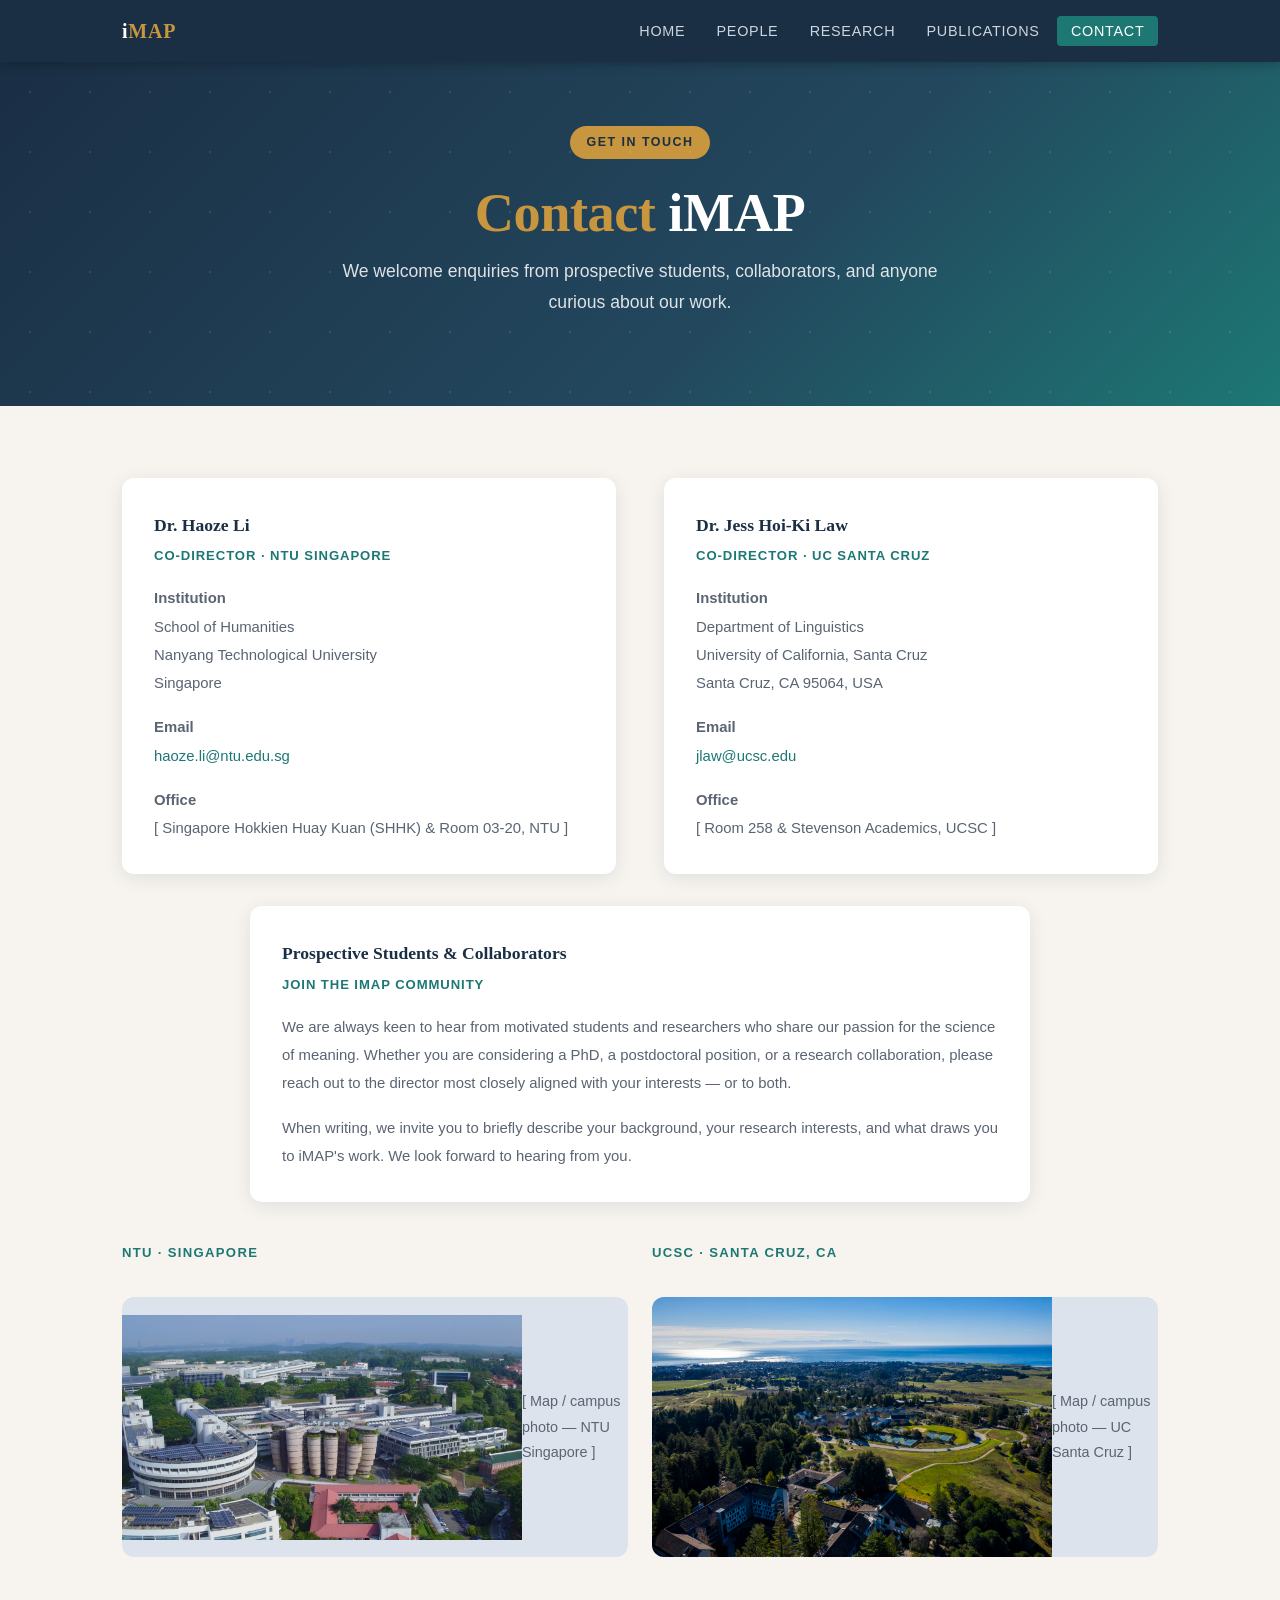
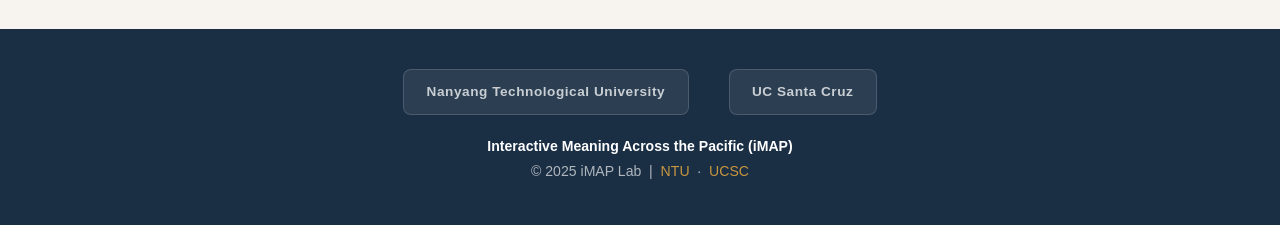
==== contact.html @ d37ec65a "Update contact.html" ====
<!DOCTYPE html>
<html lang="en">
<head>
  <meta charset="UTF-8" />
  <meta name="viewport" content="width=device-width, initial-scale=1.0" />
  <title>Contact — iMAP Lab</title>
  <link rel="stylesheet" href="style.css" />
</head>
<body>

<nav>
  <div class="nav-inner">
    <a href="index.html" class="nav-logo">i<span>MAP</span></a>
    <ul class="nav-links">
      <li><a href="index.html">Home</a></li>
      <li><a href="people.html">People</a></li>
      <li><a href="research.html">Research</a></li>
      <li><a href="publications.html">Publications</a></li>
      <li><a href="contact.html" class="active">Contact</a></li>
    </ul>
  </div>
</nav>

<header class="hero" style="padding: 4rem 2rem 3.5rem;">
  <div class="hero-badge">Get in Touch</div>
  <h1><em>Contact</em> iMAP</h1>
  <p class="subtitle">
    We welcome enquiries from prospective students, collaborators,
    and anyone curious about our work.
  </p>
</header>

<section class="section">

  <div class="contact-grid">

    <!-- Dr. Li -->
    <div class="contact-box">
      <h3>Dr. Haoze Li</h3>
      <div class="contact-role">Co-Director · NTU Singapore</div>
      <p>
        <strong>Institution</strong><br>
        School of Humanities<br>
        Nanyang Technological University<br>
        Singapore
      </p>
      <p style="margin-top:1rem;">
        <strong>Email</strong><br>
        <a href="mailto:haoze.li@ntu.edu.sg">haoze.li@ntu.edu.sg</a>
      </p>
      <p style="margin-top:1rem;">
        <strong>Office</strong><br>
        [ Singapore Hokkien Huay Kuan (SHHK) &amp; Room 03-20, NTU ]
      </p>
    </div>

    <!-- Dr. Law -->
    <div class="contact-box">
      <h3>Dr. Jess Hoi-Ki Law</h3>
      <div class="contact-role">Co-Director · UC Santa Cruz</div>
      <p>
        <strong>Institution</strong><br>
        Department of Linguistics<br>
        University of California, Santa Cruz<br>
        Santa Cruz, CA 95064, USA
      </p>
      <p style="margin-top:1rem;">
        <strong>Email</strong><br>
        <a href="mailto:jesslaw@ucsc.edu">jlaw@ucsc.edu</a>
      </p>
      <p style="margin-top:1rem;">
        <strong>Office</strong><br>
        [ Room 258 &amp; Stevenson Academics, UCSC ]
      </p>
    </div>

  </div>

  <!-- Prospective students -->
  <div class="contact-box" style="margin-top:2rem;max-width:780px;margin-left:auto;margin-right:auto;">
    <h3>Prospective Students &amp; Collaborators</h3>
    <div class="contact-role">Join the iMAP Community</div>
    <p>
      We are always keen to hear from motivated students and researchers who share our
      passion for the science of meaning. Whether you are considering a PhD, a
      postdoctoral position, or a research collaboration, please reach out to the
      director most closely aligned with your interests — or to both.
    </p>
    <p style="margin-top:1rem;">
      When writing, we invite you to briefly describe your background, your research
      interests, and what draws you to iMAP's work. We look forward to hearing from you.
    </p>
  </div>

  <!-- Location images placeholder -->
  <div style="display:grid;grid-template-columns:1fr 1fr;gap:1.5rem;margin-top:2.5rem;">
    <div>
      <p style="font-family:Arial,sans-serif;font-size:.82rem;font-weight:bold;letter-spacing:.1em;text-transform:uppercase;color:var(--teal);margin-bottom:.6rem;">NTU · Singapore</p>
      <div class="contact-map">
        <img src="images/ntu_campus.jpg" alt="NTU Singapore campus", style="width:400px;height:auto;">
        [ Map / campus photo — NTU Singapore ]
      </div>
    </div>
    <div>
      <p style="font-family:Arial,sans-serif;font-size:.82rem;font-weight:bold;letter-spacing:.1em;text-transform:uppercase;color:var(--teal);margin-bottom:.6rem;">UCSC · Santa Cruz, CA</p>
      <div class="contact-map">
        <img src="images/ucsc_campus.jpg" alt="NTU Singapore campus", style="width:400px;height:auto;">
        [ Map / campus photo — UC Santa Cruz ]
      </div>
    </div>
  </div>

</section>

<footer>
  <div class="footer-logos">
    <div class="footer-logo-box">Nanyang Technological University</div>
    <div class="footer-logo-box">UC Santa Cruz</div>
  </div>
  <p>
    <strong style="color:#fff;">Interactive Meaning Across the Pacific (iMAP)</strong><br>
    &copy; 2025 iMAP Lab &nbsp;|&nbsp;
    <a href="mailto:haoze.li@ntu.edu.sg">NTU</a> &nbsp;·&nbsp;
    <a href="mailto:jesslaw@ucsc.edu">UCSC</a>
  </p>
</footer>

</body>
</html>
---- style.css ----
/* iMAP Lab — Global Stylesheet */

:root {
  --navy:       #1a2e44;
  --teal:       #1d7874;
  --teal-light: #2da89e;
  --gold:       #c8963e;
  --cream:      #f7f4ef;
  --white:      #ffffff;
  --text:       #2c2c2c;
  --muted:      #5a6472;
  --border:     #dce3ec;
  --shadow:     0 4px 18px rgba(26,46,68,.10);
}

*, *::before, *::after { box-sizing: border-box; margin: 0; padding: 0; }

html { scroll-behavior: smooth; }

body {
  font-family: 'Georgia', serif;
  background: var(--cream);
  color: var(--text);
  line-height: 1.75;
}

/* ── NAV ─────────────────────────────────────────────────────────────── */
nav {
  background: var(--navy);
  position: sticky;
  top: 0;
  z-index: 100;
  box-shadow: 0 2px 10px rgba(0,0,0,.25);
}

.nav-inner {
  max-width: 1100px;
  margin: 0 auto;
  display: flex;
  align-items: center;
  justify-content: space-between;
  padding: 0 2rem;
  height: 62px;
}

.nav-logo {
  color: var(--white);
  text-decoration: none;
  font-size: 1.25rem;
  font-weight: bold;
  letter-spacing: .04em;
  font-family: 'Georgia', serif;
}

.nav-logo span { color: var(--gold); }

.nav-links {
  display: flex;
  gap: .25rem;
  list-style: none;
}

.nav-links a {
  color: #ccd6e0;
  text-decoration: none;
  font-family: 'Arial', sans-serif;
  font-size: .9rem;
  letter-spacing: .05em;
  text-transform: uppercase;
  padding: .45rem .85rem;
  border-radius: 4px;
  transition: background .2s, color .2s;
}

.nav-links a:hover,
.nav-links a.active {
  background: var(--teal);
  color: var(--white);
}

/* ── HERO ─────────────────────────────────────────────────────────────── */
.hero {
  background: linear-gradient(135deg, var(--navy) 0%, #23485e 60%, var(--teal) 100%);
  color: var(--white);
  text-align: center;
  padding: 6rem 2rem 5rem;
  position: relative;
  overflow: hidden;
}

.hero::before {
  content: '';
  position: absolute;
  inset: 0;
  background: url('data:image/svg+xml,<svg xmlns="http://www.w3.org/2000/svg" width="60" height="60"><circle cx="30" cy="30" r="1.2" fill="%23ffffff18"/></svg>') repeat;
  pointer-events: none;
}

.hero-badge {
  display: inline-block;
  background: var(--gold);
  color: var(--navy);
  font-family: 'Arial', sans-serif;
  font-size: .78rem;
  font-weight: bold;
  letter-spacing: .12em;
  text-transform: uppercase;
  padding: .35rem 1rem;
  border-radius: 20px;
  margin-bottom: 1.4rem;
}

.hero h1 {
  font-size: clamp(2rem, 5vw, 3.4rem);
  line-height: 1.2;
  margin-bottom: .6rem;
  letter-spacing: -.01em;
}

.hero h1 em {
  font-style: normal;
  color: var(--gold);
}

.hero .subtitle {
  font-size: 1.1rem;
  opacity: .85;
  max-width: 600px;
  margin: 0 auto 2rem;
  font-family: 'Arial', sans-serif;
}

.hero-affiliations {
  display: flex;
  justify-content: center;
  flex-wrap: wrap;
  gap: 1rem;
  font-family: 'Arial', sans-serif;
  font-size: .88rem;
  opacity: .8;
}

.hero-affiliations span {
  background: rgba(255,255,255,.12);
  padding: .35rem .9rem;
  border-radius: 20px;
  border: 1px solid rgba(255,255,255,.2);
}

/* ── SECTIONS ─────────────────────────────────────────────────────────── */
.section {
  max-width: 1100px;
  margin: 0 auto;
  padding: 4.5rem 2rem;
}

.section-header {
  text-align: center;
  margin-bottom: 3rem;
}

.section-header h2 {
  font-size: 2rem;
  color: var(--navy);
  margin-bottom: .5rem;
}

.section-header .rule {
  width: 56px;
  height: 3px;
  background: var(--teal);
  margin: .6rem auto 0;
  border-radius: 2px;
}

.section-header p {
  color: var(--muted);
  max-width: 640px;
  margin: 1rem auto 0;
  font-family: 'Arial', sans-serif;
}

/* alternating bg */
.section-alt { background: var(--white); }

/* ── VISION ───────────────────────────────────────────────────────────── */
.vision-block {
  display: grid;
  grid-template-columns: 1fr 1fr;
  gap: 3rem;
  align-items: center;
}

.vision-block .vision-text h3 {
  font-size: 1.4rem;
  color: var(--navy);
  margin-bottom: 1rem;
}

.vision-block .vision-text p {
  color: var(--muted);
  font-family: 'Arial', sans-serif;
  margin-bottom: 1rem;
  line-height: 1.8;
}

.vision-photo {
  background: var(--border);
  border-radius: 12px;
  aspect-ratio: 4/3;
  display: flex;
  align-items: center;
  justify-content: center;
  font-family: 'Arial', sans-serif;
  font-size: .9rem;
  color: var(--muted);
  overflow: hidden;
}

.vision-photo img { width: 100%; height: 100%; object-fit: cover; border-radius: 12px; }

/* ── RESEARCH CARDS ───────────────────────────────────────────────────── */
.cards-grid {
  display: grid;
  grid-template-columns: repeat(auto-fit, minmax(290px, 1fr));
  gap: 1.8rem;
}

.card {
  background: var(--white);
  border-radius: 12px;
  padding: 2rem;
  box-shadow: var(--shadow);
  border-top: 4px solid var(--teal);
  transition: transform .2s, box-shadow .2s;
}

.card:hover {
  transform: translateY(-4px);
  box-shadow: 0 8px 28px rgba(26,46,68,.15);
}

.card-icon {
  font-size: 2.2rem;
  margin-bottom: .8rem;
}

.card h3 {
  color: var(--navy);
  font-size: 1.1rem;
  margin-bottom: .6rem;
}

.card p {
  font-family: 'Arial', sans-serif;
  font-size: .93rem;
  color: var(--muted);
  line-height: 1.7;
}

/* ── PEOPLE ───────────────────────────────────────────────────────────── */
.people-section-label {
  font-family: 'Arial', sans-serif;
  font-size: .78rem;
  font-weight: bold;
  text-transform: uppercase;
  letter-spacing: .12em;
  color: var(--teal);
  margin: 2.5rem 0 1.2rem;
}

.directors-grid {
  display: grid;
  grid-template-columns: repeat(auto-fit, minmax(300px, 1fr));
  gap: 2rem;
  margin-bottom: 3rem;
}

.person-card {
  background: var(--white);
  border-radius: 12px;
  box-shadow: var(--shadow);
  overflow: hidden;
  transition: transform .2s;
}

.person-card:hover { transform: translateY(-4px); }

.person-photo {
  background: linear-gradient(135deg, var(--navy), var(--teal));
  height: 220px;
  display: flex;
  align-items: center;
  justify-content: center;
  font-family: 'Arial', sans-serif;
  font-size: .85rem;
  color: rgba(255,255,255,.6);
  overflow: hidden;
}

.person-photo img { width: 100%; height: 100%; object-fit: cover; }

.person-info { padding: 1.5rem; }

.person-info h3 { color: var(--navy); font-size: 1.1rem; margin-bottom: .2rem; }

.person-info .role {
  font-family: 'Arial', sans-serif;
  font-size: .83rem;
  color: var(--teal);
  font-weight: bold;
  text-transform: uppercase;
  letter-spacing: .06em;
  margin-bottom: .5rem;
}

.person-info .affiliation {
  font-family: 'Arial', sans-serif;
  font-size: .88rem;
  color: var(--muted);
  margin-bottom: .8rem;
}

.person-info p {
  font-family: 'Arial', sans-serif;
  font-size: .9rem;
  color: var(--muted);
  line-height: 1.65;
}

.members-grid {
  display: grid;
  grid-template-columns: repeat(auto-fill, minmax(200px, 1fr));
  gap: 1.4rem;
}

.member-mini {
  background: var(--white);
  border-radius: 10px;
  box-shadow: var(--shadow);
  overflow: hidden;
  text-align: center;
}

.member-mini-photo {
  background: linear-gradient(135deg, #2a4a62, var(--teal-light));
  height: 140px;
  display: flex;
  align-items: center;
  justify-content: center;
  font-size: .8rem;
  color: rgba(255,255,255,.55);
  font-family: 'Arial', sans-serif;
  overflow: hidden;
}

.member-mini-photo img { width: 100%; height: 100%; object-fit: cover; }

.member-mini-info { padding: 1rem; }

.member-mini-info h4 { color: var(--navy); font-size: .95rem; margin-bottom: .25rem; }

.member-mini-info span {
  font-family: 'Arial', sans-serif;
  font-size: .82rem;
  color: var(--muted);
}

/* ── PUBLICATIONS ─────────────────────────────────────────────────────── */
.pub-filter {
  display: flex;
  gap: .5rem;
  flex-wrap: wrap;
  margin-bottom: 2rem;
}

.pub-filter button {
  background: var(--white);
  border: 2px solid var(--border);
  color: var(--muted);
  padding: .4rem 1rem;
  border-radius: 20px;
  font-family: 'Arial', sans-serif;
  font-size: .85rem;
  cursor: pointer;
  transition: all .2s;
}

.pub-filter button.active,
.pub-filter button:hover {
  background: var(--teal);
  border-color: var(--teal);
  color: var(--white);
}

.pub-year-group { margin-bottom: 2.5rem; }

.pub-year {
  font-family: 'Arial', sans-serif;
  font-size: .78rem;
  font-weight: bold;
  letter-spacing: .12em;
  text-transform: uppercase;
  color: var(--teal);
  border-bottom: 1px solid var(--border);
  padding-bottom: .4rem;
  margin-bottom: 1.2rem;
}

.pub-item {
  background: var(--white);
  border-radius: 8px;
  padding: 1.2rem 1.5rem;
  margin-bottom: .8rem;
  box-shadow: 0 2px 8px rgba(26,46,68,.06);
  border-left: 3px solid var(--teal-light);
}

.pub-item .pub-title {
  font-weight: bold;
  color: var(--navy);
  margin-bottom: .3rem;
  line-height: 1.4;
}

.pub-item .pub-authors {
  font-family: 'Arial', sans-serif;
  font-size: .9rem;
  color: var(--muted);
  margin-bottom: .25rem;
}

.pub-item .pub-venue {
  font-family: 'Arial', sans-serif;
  font-size: .88rem;
  font-style: italic;
  color: var(--teal);
}

.pub-item .pub-links {
  margin-top: .5rem;
  display: flex;
  gap: .5rem;
  flex-wrap: wrap;
}

.pub-item .pub-links a {
  font-family: 'Arial', sans-serif;
  font-size: .8rem;
  color: var(--teal);
  text-decoration: none;
  border: 1px solid var(--teal);
  padding: .15rem .55rem;
  border-radius: 4px;
  transition: all .2s;
}

.pub-item .pub-links a:hover {
  background: var(--teal);
  color: var(--white);
}

/* ── RESEARCH PAGE ────────────────────────────────────────────────────── */
.research-theme {
  background: var(--white);
  border-radius: 12px;
  padding: 2.5rem;
  box-shadow: var(--shadow);
  margin-bottom: 2rem;
  display: grid;
  grid-template-columns: 1fr 1fr;
  gap: 2.5rem;
  align-items: center;
}

.research-theme.reverse { direction: rtl; }
.research-theme.reverse > * { direction: ltr; }

.research-theme-photo {
  background: var(--border);
  border-radius: 10px;
  aspect-ratio: 4/3;
  display: flex;
  align-items: center;
  justify-content: center;
  font-family: 'Arial', sans-serif;
  font-size: .85rem;
  color: var(--muted);
  overflow: hidden;
}

.research-theme-photo img { width: 100%; height: 100%; object-fit: cover; border-radius: 10px; }

.research-theme-text h3 {
  color: var(--navy);
  font-size: 1.3rem;
  margin-bottom: .8rem;
}

.research-theme-text p {
  font-family: 'Arial', sans-serif;
  font-size: .95rem;
  color: var(--muted);
  line-height: 1.8;
}

.research-theme-text .tag {
  display: inline-block;
  background: var(--teal);
  color: var(--white);
  font-family: 'Arial', sans-serif;
  font-size: .75rem;
  letter-spacing: .08em;
  text-transform: uppercase;
  padding: .2rem .65rem;
  border-radius: 4px;
  margin-bottom: .8rem;
}

/* ── CONTACT ──────────────────────────────────────────────────────────── */
.contact-grid {
  display: grid;
  grid-template-columns: 1fr 1fr;
  gap: 3rem;
}

.contact-box {
  background: var(--white);
  border-radius: 12px;
  padding: 2rem;
  box-shadow: var(--shadow);
}

.contact-box h3 {
  color: var(--navy);
  font-size: 1.1rem;
  margin-bottom: .3rem;
}

.contact-box .contact-role {
  font-family: 'Arial', sans-serif;
  font-size: .82rem;
  color: var(--teal);
  font-weight: bold;
  text-transform: uppercase;
  letter-spacing: .07em;
  margin-bottom: 1rem;
}

.contact-box p {
  font-family: 'Arial', sans-serif;
  font-size: .93rem;
  color: var(--muted);
  line-height: 1.9;
}

.contact-box a { color: var(--teal); text-decoration: none; }
.contact-box a:hover { text-decoration: underline; }

.contact-map {
  border-radius: 12px;
  overflow: hidden;
  height: 260px;
  background: var(--border);
  display: flex;
  align-items: center;
  justify-content: center;
  font-family: 'Arial', sans-serif;
  color: var(--muted);
  font-size: .9rem;
  margin-top: 2rem;
}

/* ── FOOTER ───────────────────────────────────────────────────────────── */
footer {
  background: var(--navy);
  color: rgba(255,255,255,.65);
  text-align: center;
  padding: 2.5rem 2rem;
  font-family: 'Arial', sans-serif;
  font-size: .88rem;
  line-height: 1.8;
}

footer a { color: var(--gold); text-decoration: none; }
footer a:hover { text-decoration: underline; }

.footer-logos {
  display: flex;
  justify-content: center;
  align-items: center;
  gap: 2.5rem;
  margin-bottom: 1.2rem;
  flex-wrap: wrap;
}

.footer-logo-box {
  background: rgba(255,255,255,.08);
  border: 1px solid rgba(255,255,255,.15);
  border-radius: 8px;
  padding: .6rem 1.4rem;
  font-size: .85rem;
  color: rgba(255,255,255,.75);
  font-weight: bold;
  letter-spacing: .04em;
}

/* ── UTILITIES ────────────────────────────────────────────────────────── */
.btn {
  display: inline-block;
  background: var(--teal);
  color: var(--white);
  text-decoration: none;
  padding: .7rem 1.8rem;
  border-radius: 6px;
  font-family: 'Arial', sans-serif;
  font-size: .92rem;
  letter-spacing: .04em;
  transition: background .2s, transform .15s;
  border: none;
  cursor: pointer;
}

.btn:hover { background: var(--teal-light); transform: translateY(-2px); }

.btn-outline {
  background: transparent;
  color: var(--teal);
  border: 2px solid var(--teal);
}

.btn-outline:hover { background: var(--teal); color: var(--white); }

.text-center { text-align: center; }
.mt-2 { margin-top: 2rem; }

/* ── RESPONSIVE ───────────────────────────────────────────────────────── */
@media (max-width: 768px) {
  .nav-inner { flex-direction: column; height: auto; padding: .8rem 1rem; gap: .5rem; }
  .vision-block, .research-theme, .contact-grid { grid-template-columns: 1fr; }
  .research-theme.reverse { direction: ltr; }
  .hero { padding: 4rem 1.5rem 3.5rem; }
}
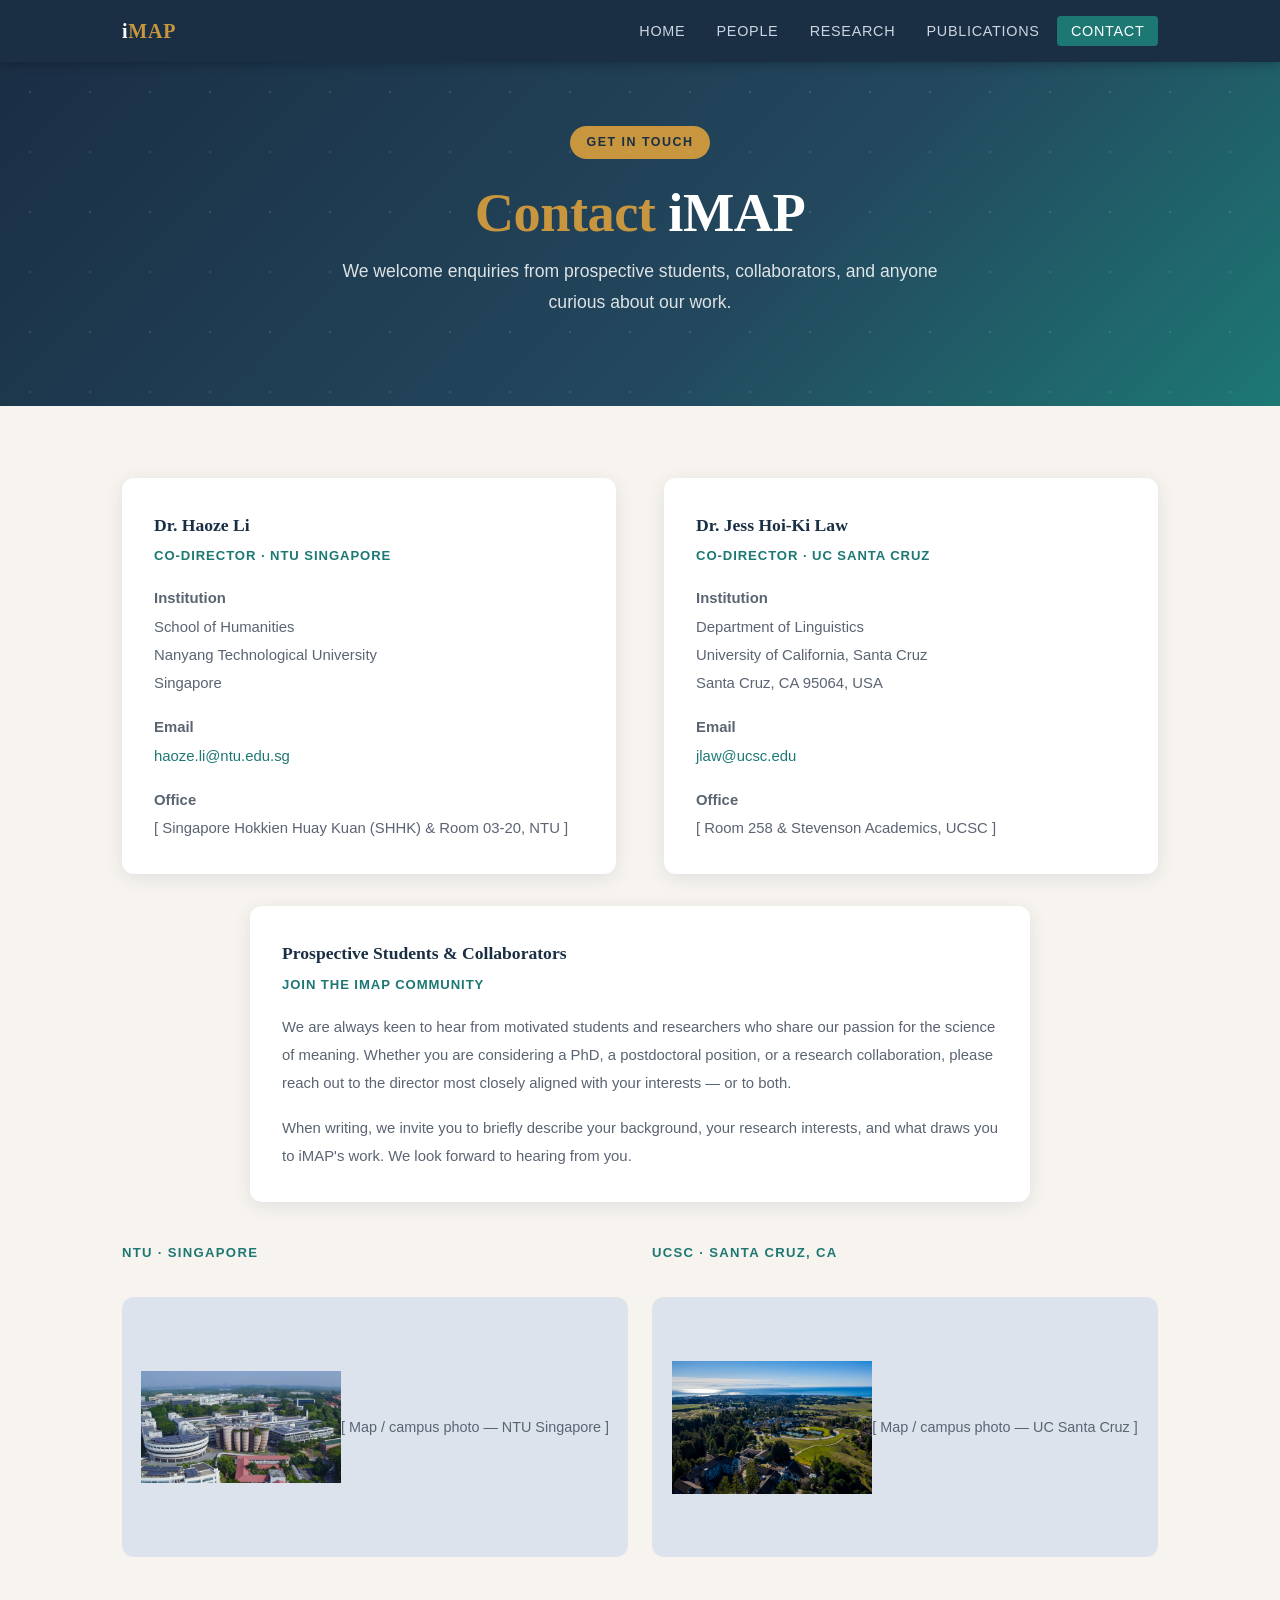
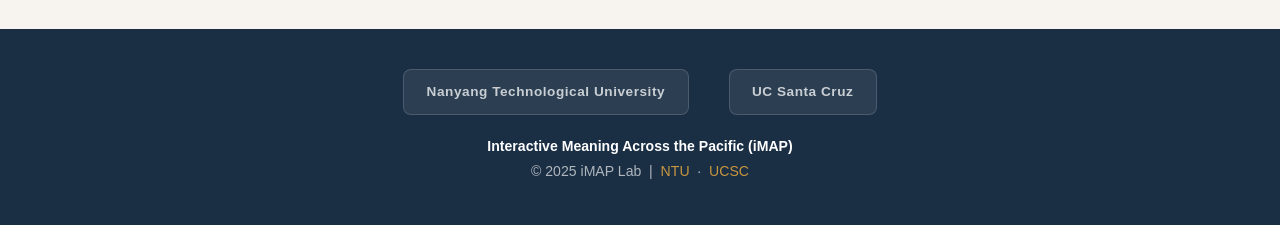
==== commit 50d6bb9f: "Update contact.html" ====
--- a/contact.html
+++ b/contact.html
@@ -97,14 +97,14 @@
     <div>
       <p style="font-family:Arial,sans-serif;font-size:.82rem;font-weight:bold;letter-spacing:.1em;text-transform:uppercase;color:var(--teal);margin-bottom:.6rem;">NTU · Singapore</p>
       <div class="contact-map">
-        <img src="images/ntu_campus.jpg" alt="NTU Singapore campus", style="width:400px;height:auto;">
+        <img src="images/ntu_campus.jpg" alt="NTU Singapore campus", style="width:200px;height:auto;">
         [ Map / campus photo — NTU Singapore ]
       </div>
     </div>
     <div>
       <p style="font-family:Arial,sans-serif;font-size:.82rem;font-weight:bold;letter-spacing:.1em;text-transform:uppercase;color:var(--teal);margin-bottom:.6rem;">UCSC · Santa Cruz, CA</p>
       <div class="contact-map">
-        <img src="images/ucsc_campus.jpg" alt="NTU Singapore campus", style="width:400px;height:auto;">
+        <img src="images/ucsc_campus.jpg" alt="NTU Singapore campus", style="width:200px;height:auto;">
         [ Map / campus photo — UC Santa Cruz ]
       </div>
     </div>
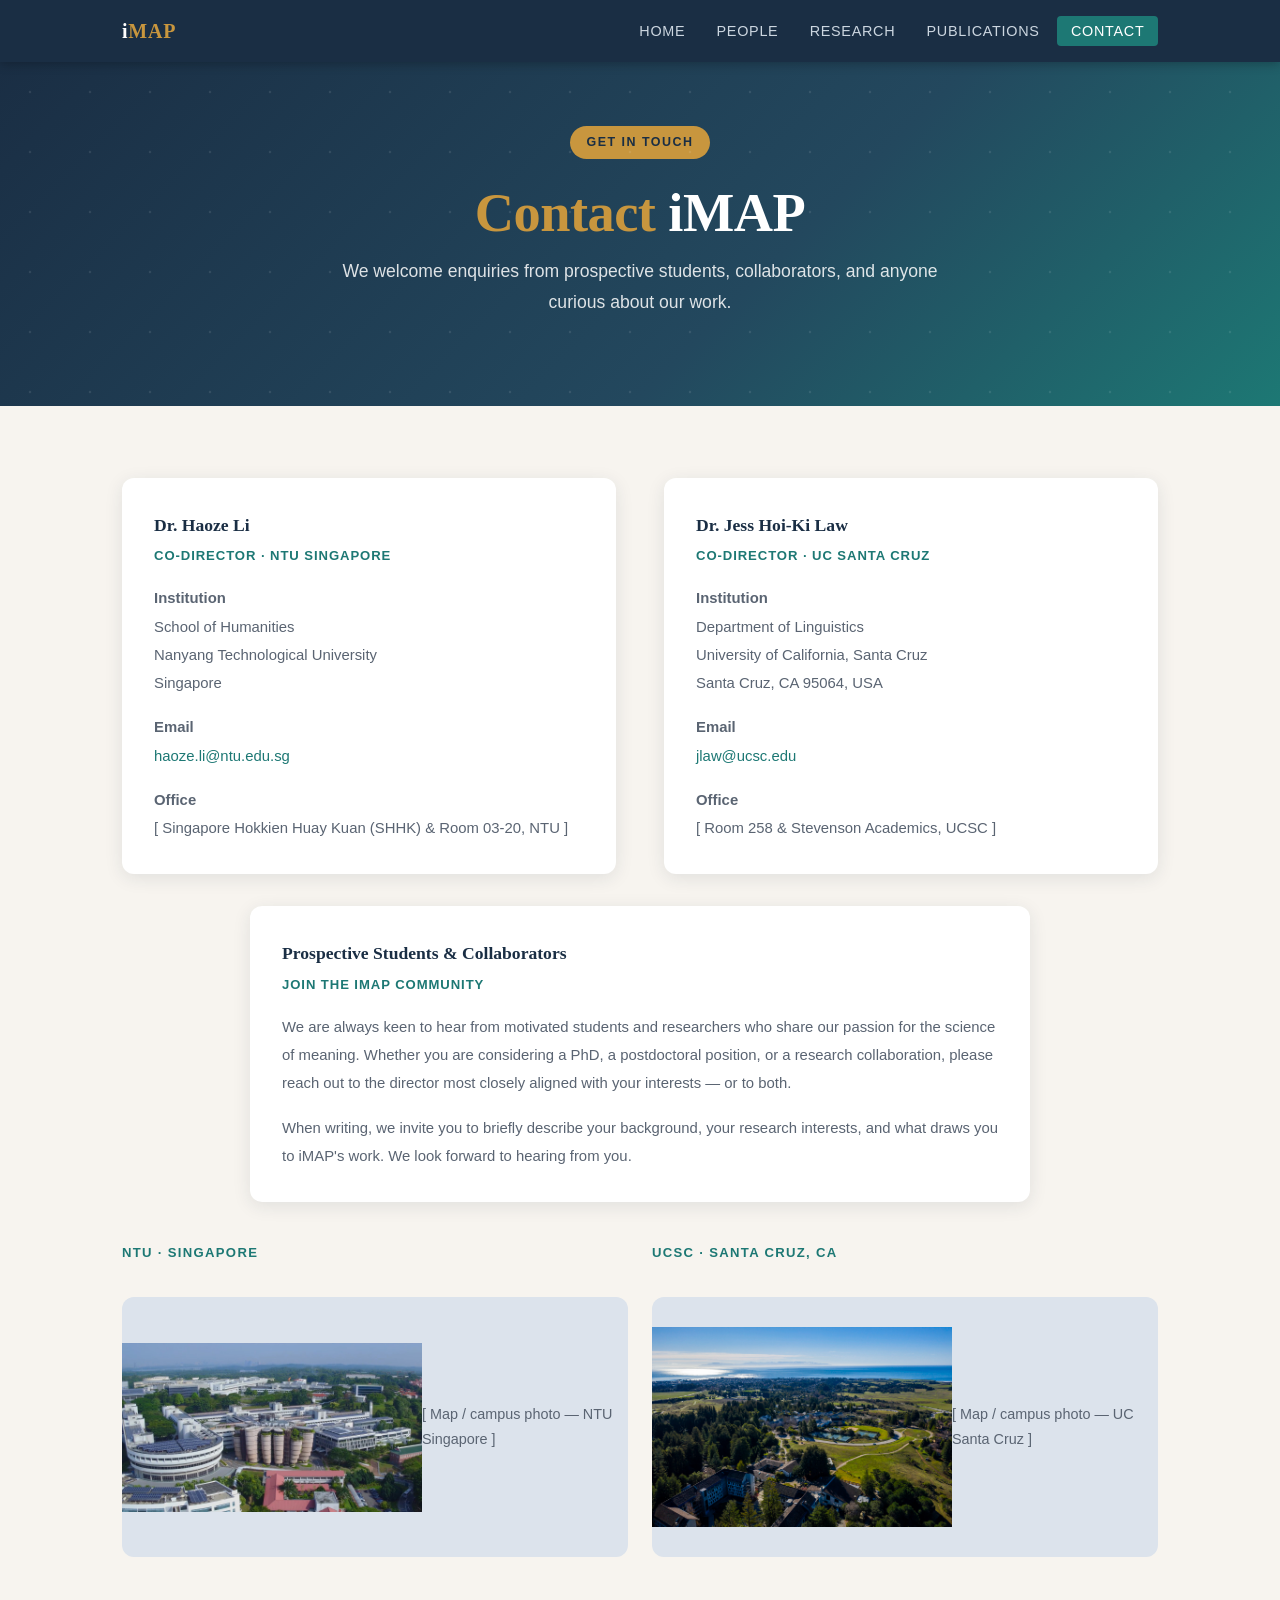
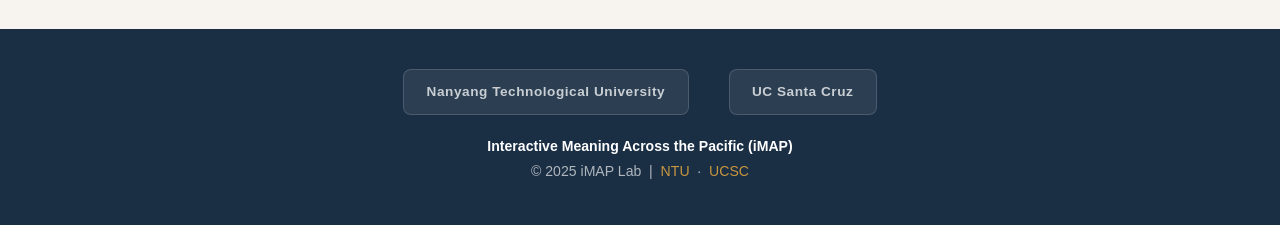
==== commit 7db44680: "Increase image width for NTU and UCSC campus photos" ====
--- a/contact.html
+++ b/contact.html
@@ -97,14 +97,14 @@
     <div>
       <p style="font-family:Arial,sans-serif;font-size:.82rem;font-weight:bold;letter-spacing:.1em;text-transform:uppercase;color:var(--teal);margin-bottom:.6rem;">NTU · Singapore</p>
       <div class="contact-map">
-        <img src="images/ntu_campus.jpg" alt="NTU Singapore campus", style="width:200px;height:auto;">
+        <img src="images/ntu_campus.jpg" alt="NTU Singapore campus", style="width:300px;height:auto;">
         [ Map / campus photo — NTU Singapore ]
       </div>
     </div>
     <div>
       <p style="font-family:Arial,sans-serif;font-size:.82rem;font-weight:bold;letter-spacing:.1em;text-transform:uppercase;color:var(--teal);margin-bottom:.6rem;">UCSC · Santa Cruz, CA</p>
       <div class="contact-map">
-        <img src="images/ucsc_campus.jpg" alt="NTU Singapore campus", style="width:200px;height:auto;">
+        <img src="images/ucsc_campus.jpg" alt="NTU Singapore campus", style="width:300px;height:auto;">
         [ Map / campus photo — UC Santa Cruz ]
       </div>
     </div>
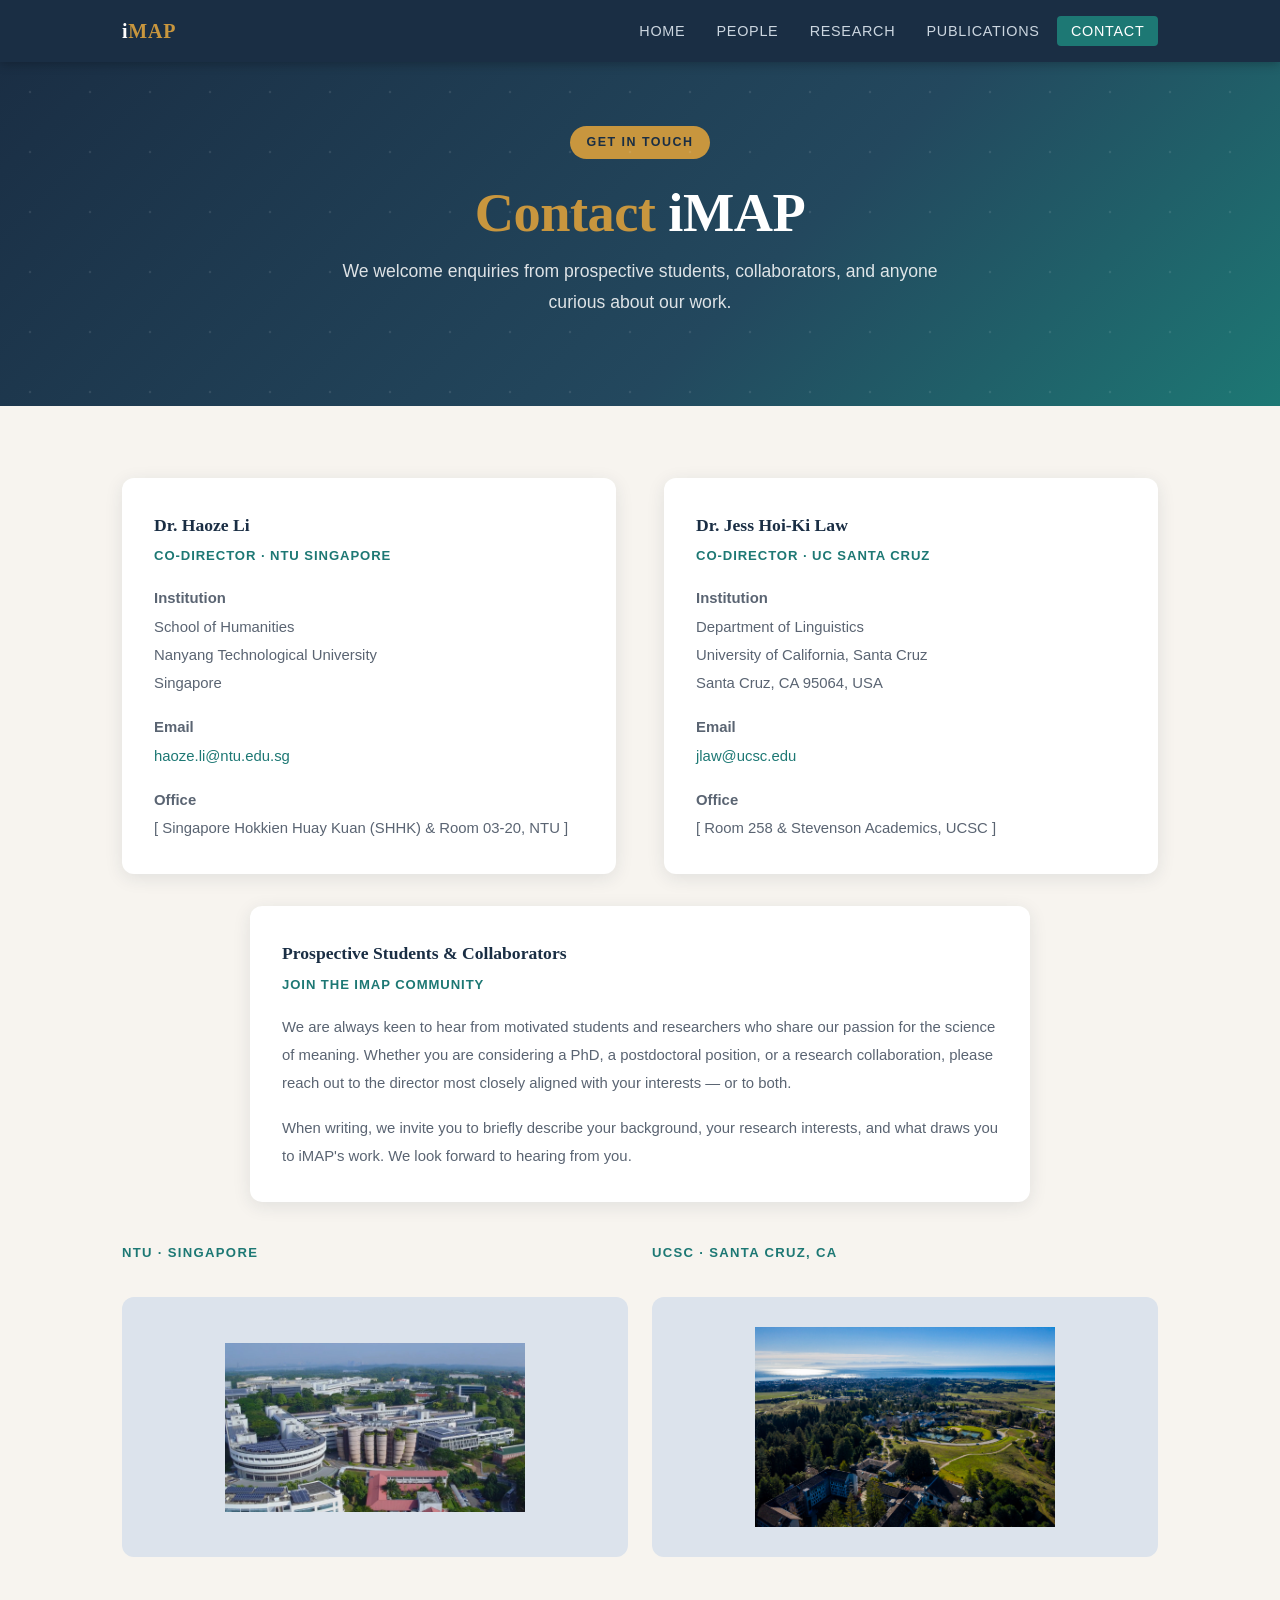
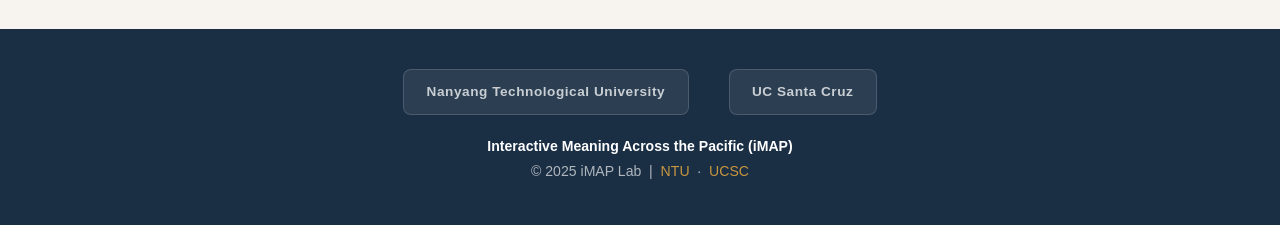
==== commit 7a16b865: "Update contact.html" ====
--- a/contact.html
+++ b/contact.html
@@ -98,14 +98,12 @@
       <p style="font-family:Arial,sans-serif;font-size:.82rem;font-weight:bold;letter-spacing:.1em;text-transform:uppercase;color:var(--teal);margin-bottom:.6rem;">NTU · Singapore</p>
       <div class="contact-map">
         <img src="images/ntu_campus.jpg" alt="NTU Singapore campus", style="width:300px;height:auto;">
-        [ Map / campus photo — NTU Singapore ]
       </div>
     </div>
     <div>
       <p style="font-family:Arial,sans-serif;font-size:.82rem;font-weight:bold;letter-spacing:.1em;text-transform:uppercase;color:var(--teal);margin-bottom:.6rem;">UCSC · Santa Cruz, CA</p>
       <div class="contact-map">
         <img src="images/ucsc_campus.jpg" alt="NTU Singapore campus", style="width:300px;height:auto;">
-        [ Map / campus photo — UC Santa Cruz ]
       </div>
     </div>
   </div>
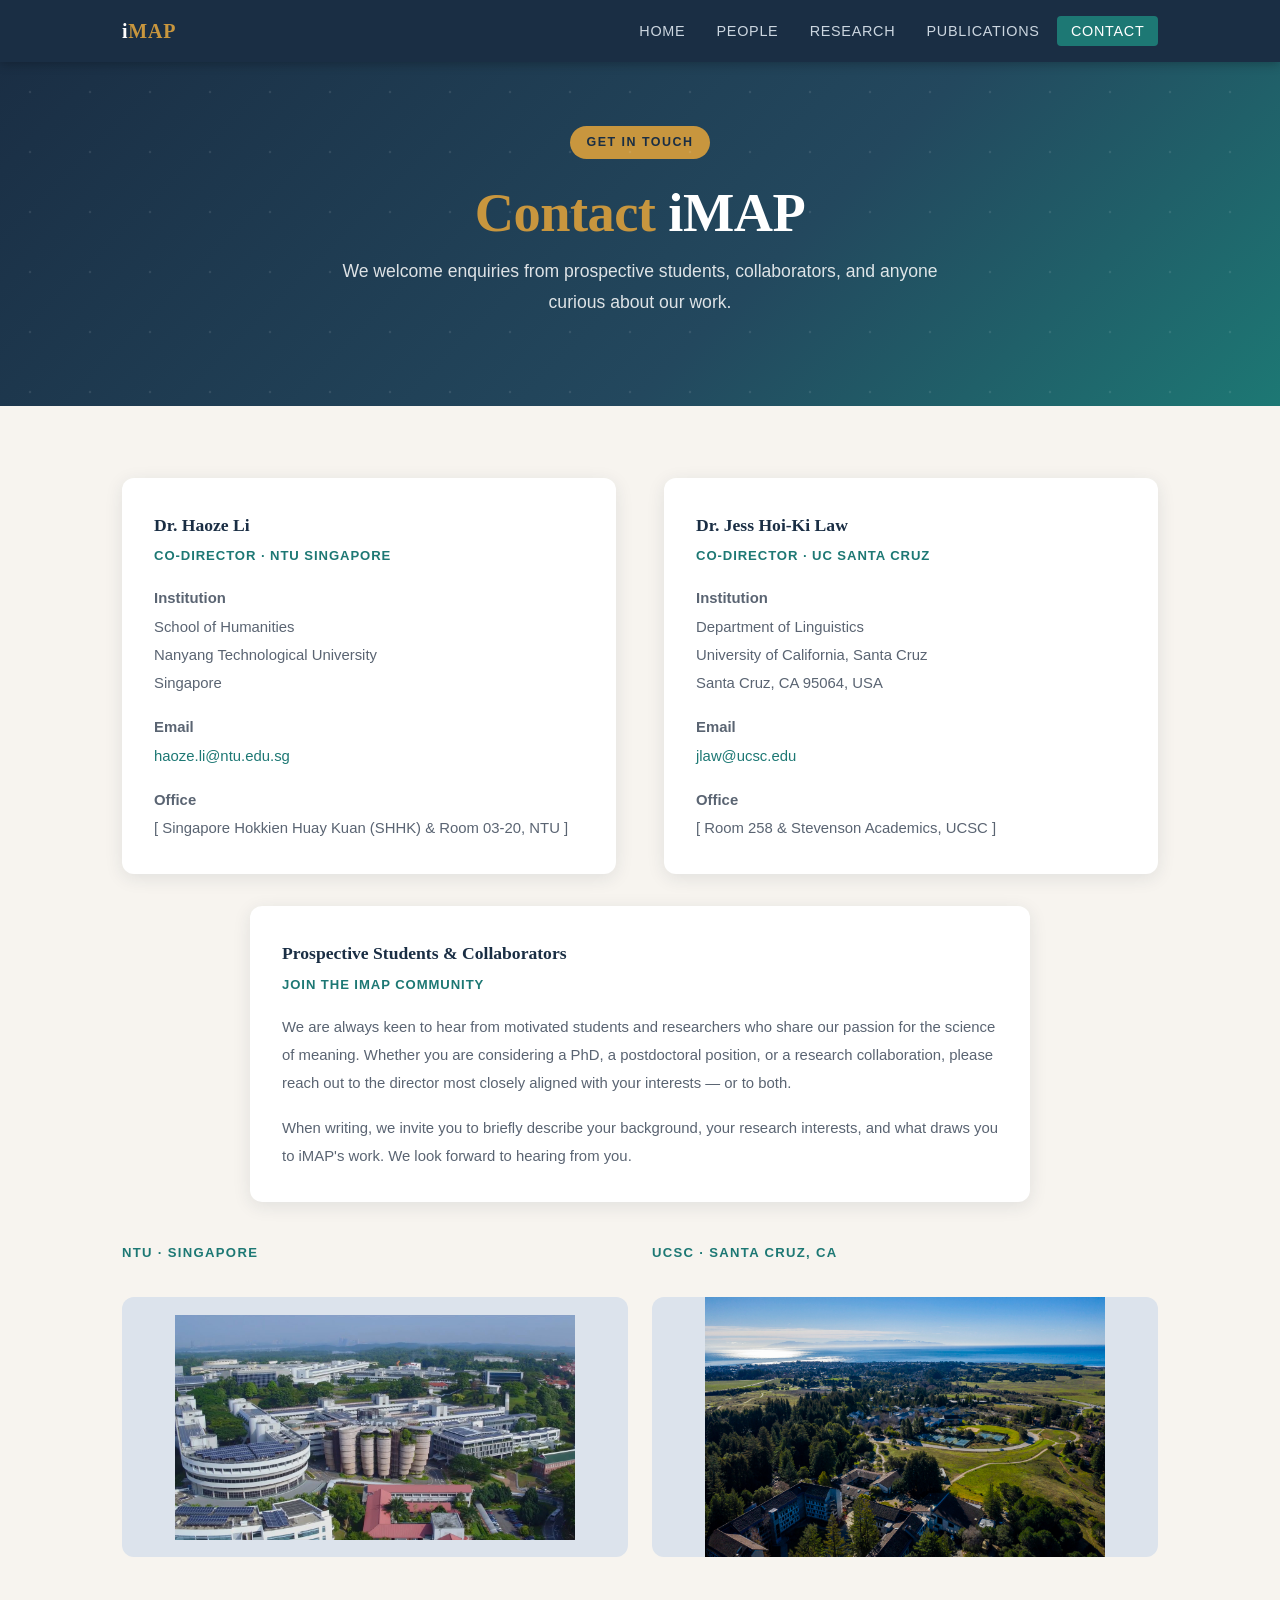
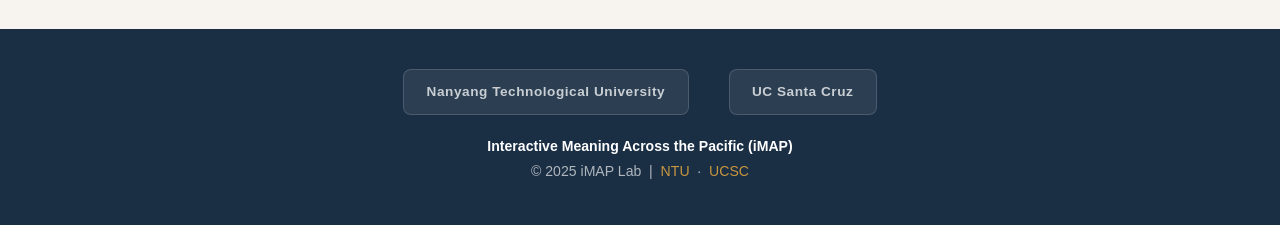
==== commit 9a9b11b7: "Update contact.html" ====
--- a/contact.html
+++ b/contact.html
@@ -97,13 +97,13 @@
     <div>
       <p style="font-family:Arial,sans-serif;font-size:.82rem;font-weight:bold;letter-spacing:.1em;text-transform:uppercase;color:var(--teal);margin-bottom:.6rem;">NTU · Singapore</p>
       <div class="contact-map">
-        <img src="images/ntu_campus.jpg" alt="NTU Singapore campus", style="width:300px;height:auto;">
+        <img src="images/ntu_campus.jpg" alt="NTU Singapore campus", style="width:400px;height:auto;">
       </div>
     </div>
     <div>
       <p style="font-family:Arial,sans-serif;font-size:.82rem;font-weight:bold;letter-spacing:.1em;text-transform:uppercase;color:var(--teal);margin-bottom:.6rem;">UCSC · Santa Cruz, CA</p>
       <div class="contact-map">
-        <img src="images/ucsc_campus.jpg" alt="NTU Singapore campus", style="width:300px;height:auto;">
+        <img src="images/ucsc_campus.jpg" alt="NTU Singapore campus", style="width:400px;height:auto;">
       </div>
     </div>
   </div>
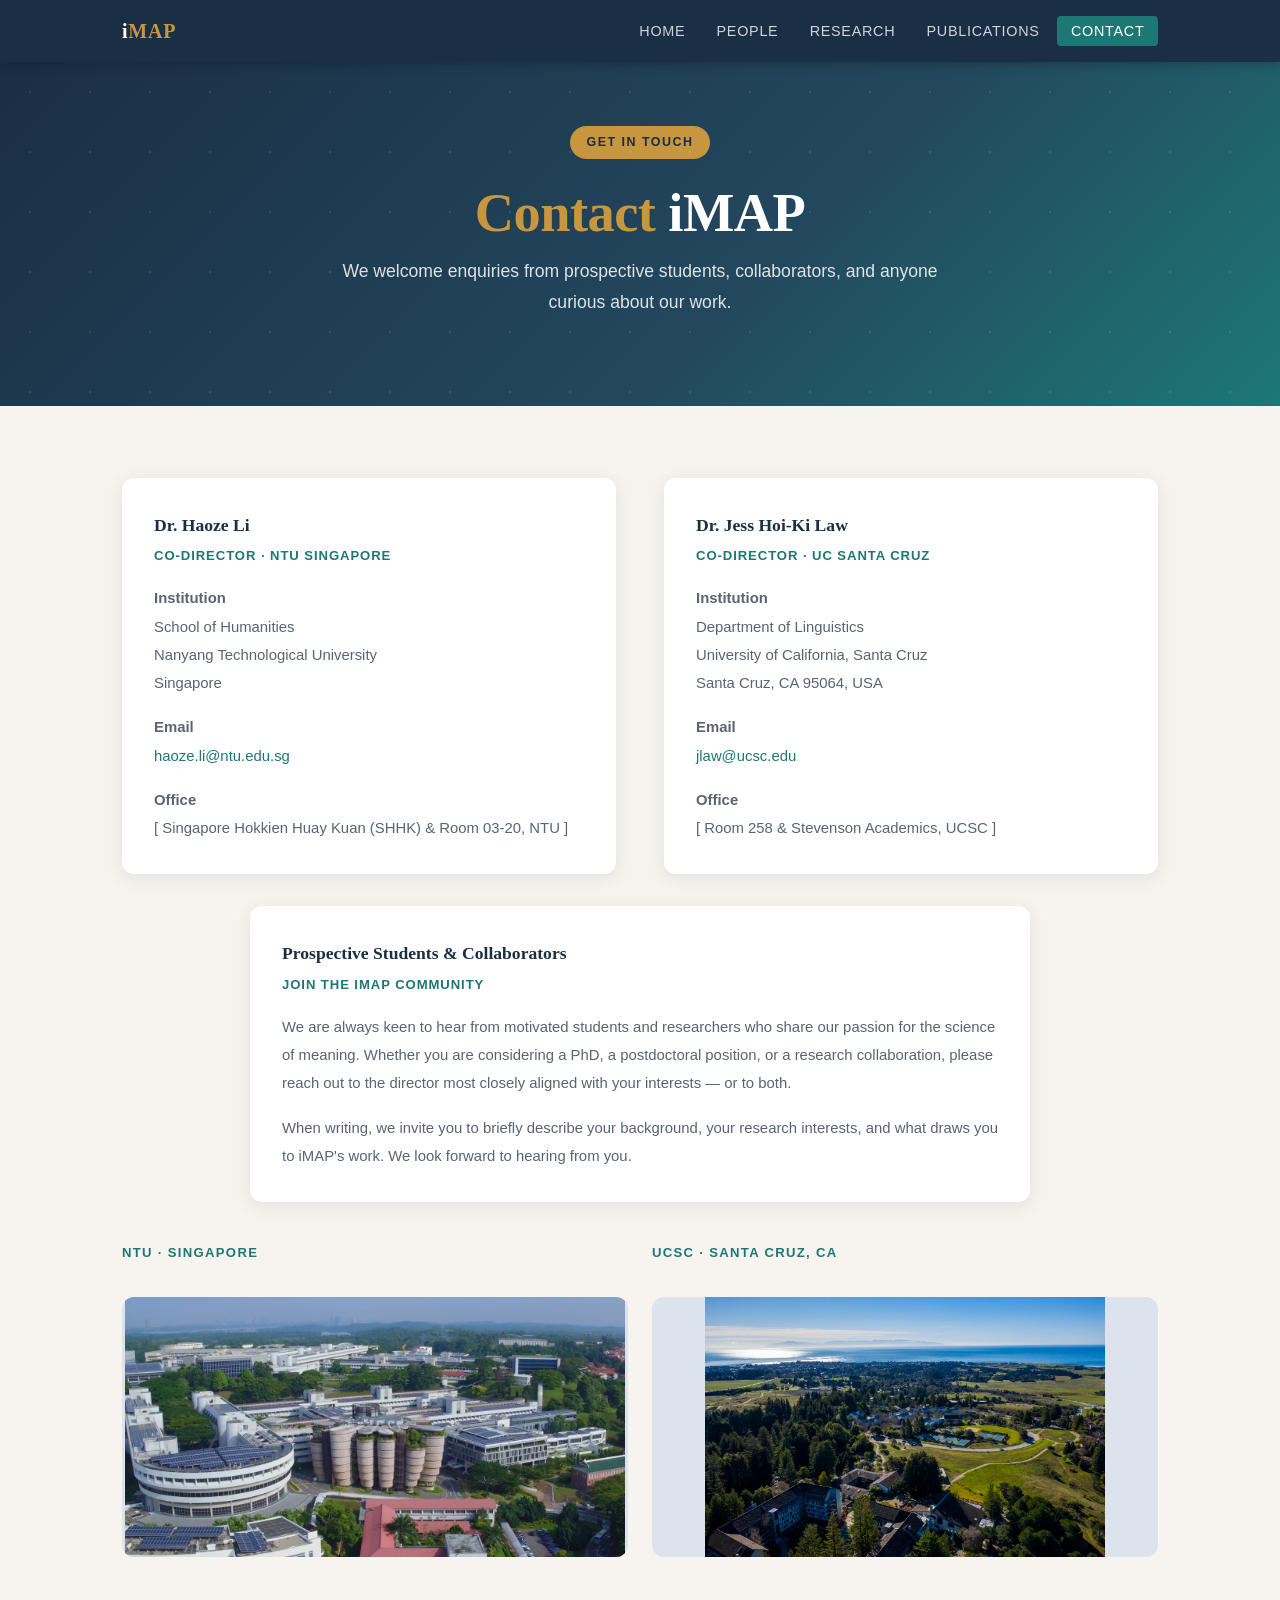
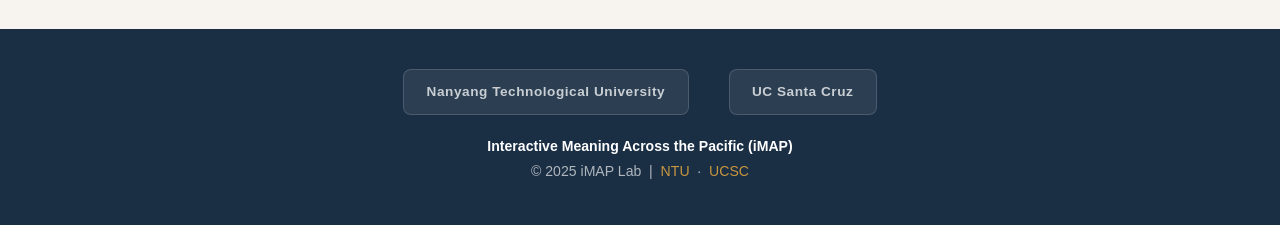
==== commit b6cde7bc: "Update contact.html" ====
--- a/contact.html
+++ b/contact.html
@@ -97,7 +97,7 @@
     <div>
       <p style="font-family:Arial,sans-serif;font-size:.82rem;font-weight:bold;letter-spacing:.1em;text-transform:uppercase;color:var(--teal);margin-bottom:.6rem;">NTU · Singapore</p>
       <div class="contact-map">
-        <img src="images/ntu_campus.jpg" alt="NTU Singapore campus", style="width:400px;height:auto;">
+        <img src="images/ntu_campus.jpg" alt="NTU Singapore campus", style="width:500px;height:auto;">
       </div>
     </div>
     <div>
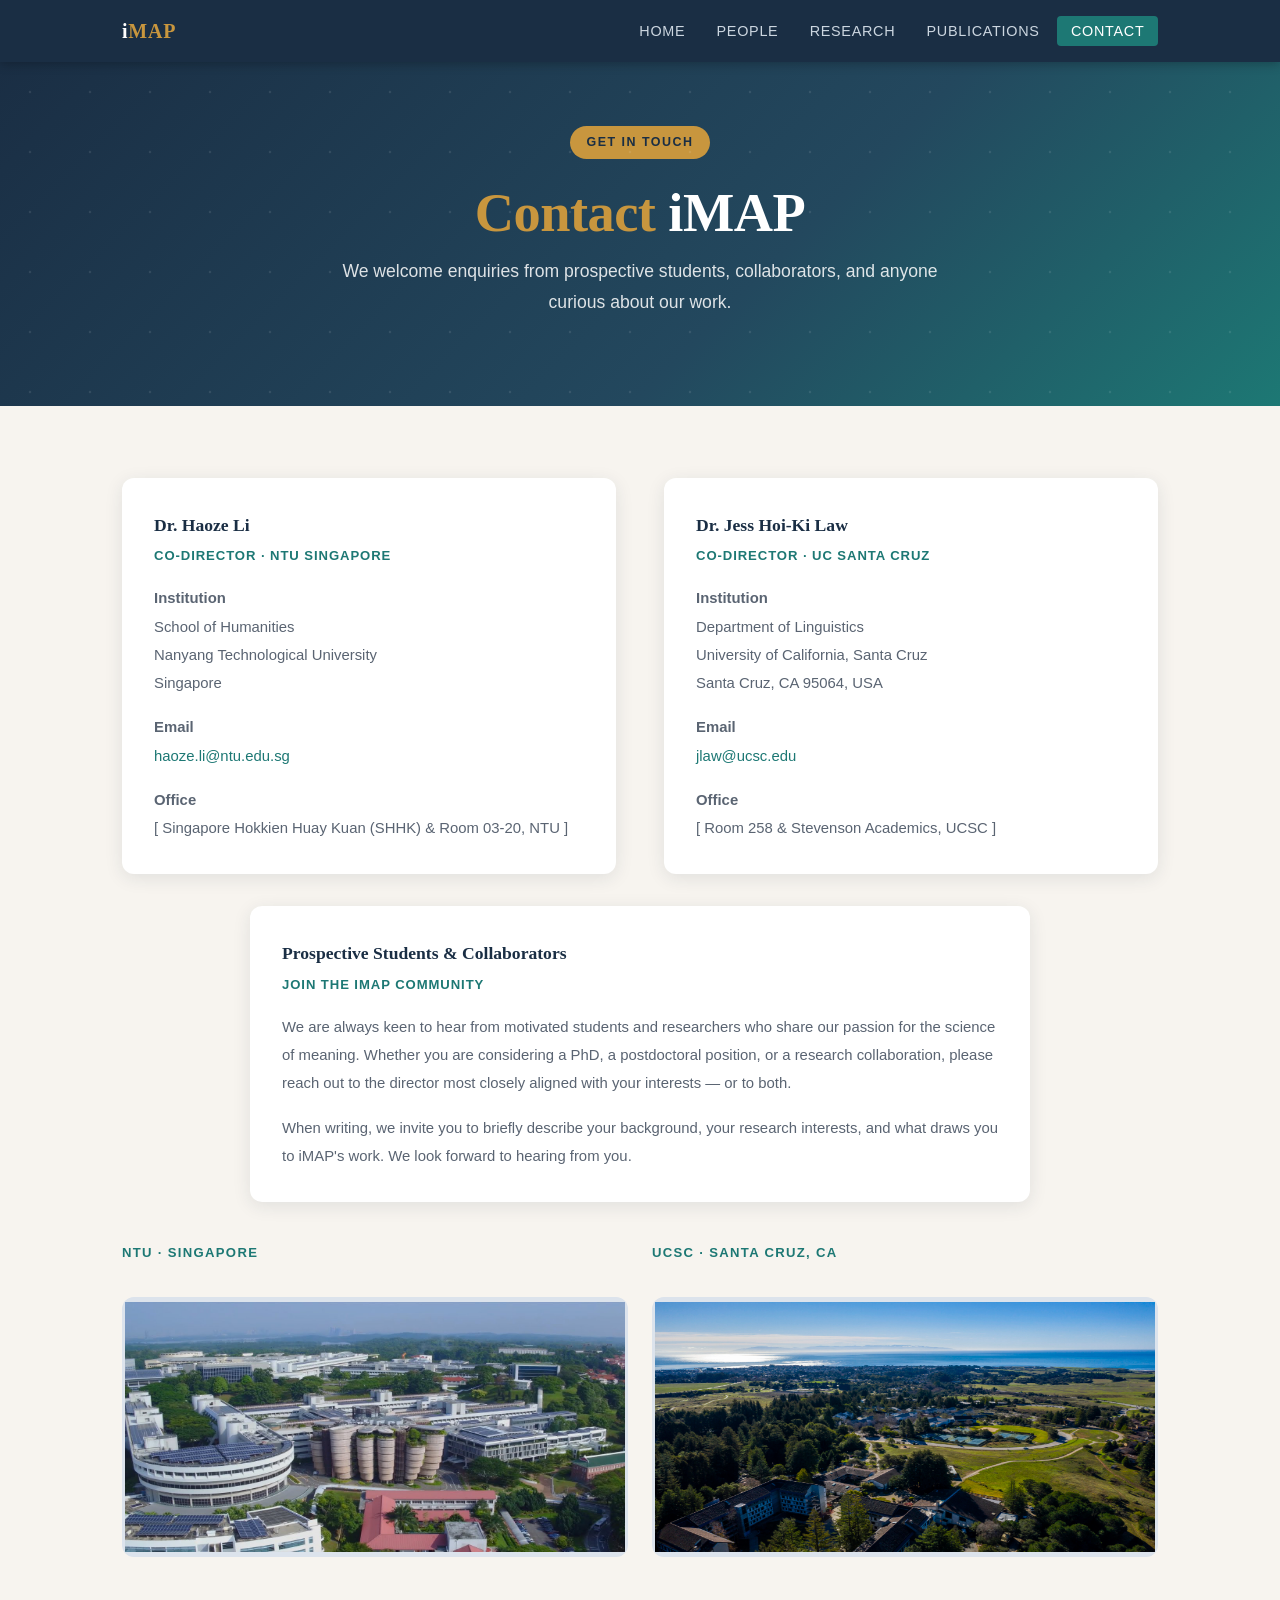
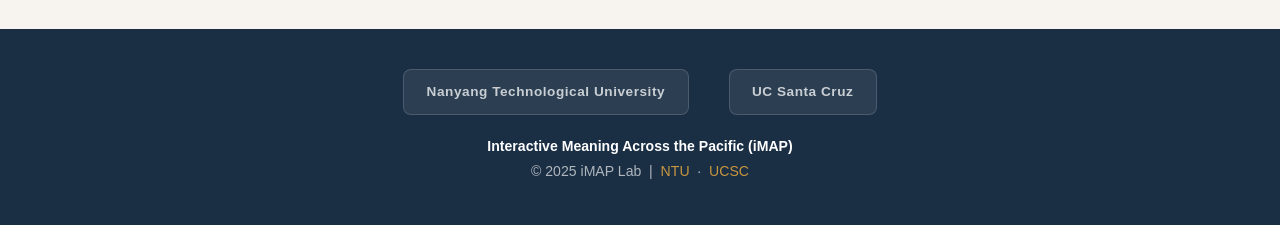
==== commit 1886e737: "Update contact.html" ====
--- a/contact.html
+++ b/contact.html
@@ -97,13 +97,13 @@
     <div>
       <p style="font-family:Arial,sans-serif;font-size:.82rem;font-weight:bold;letter-spacing:.1em;text-transform:uppercase;color:var(--teal);margin-bottom:.6rem;">NTU · Singapore</p>
       <div class="contact-map">
-        <img src="images/ntu_campus.jpg" alt="NTU Singapore campus", style="width:500px;height:auto;">
+        <img src="images/ntu_campus.jpg" alt="NTU Singapore campus", style="width:500px;height:250px;">
       </div>
     </div>
     <div>
       <p style="font-family:Arial,sans-serif;font-size:.82rem;font-weight:bold;letter-spacing:.1em;text-transform:uppercase;color:var(--teal);margin-bottom:.6rem;">UCSC · Santa Cruz, CA</p>
       <div class="contact-map">
-        <img src="images/ucsc_campus.jpg" alt="NTU Singapore campus", style="width:400px;height:auto;">
+        <img src="images/ucsc_campus.jpg" alt="NTU Singapore campus", style="width:500px;height:250px;">
       </div>
     </div>
   </div>
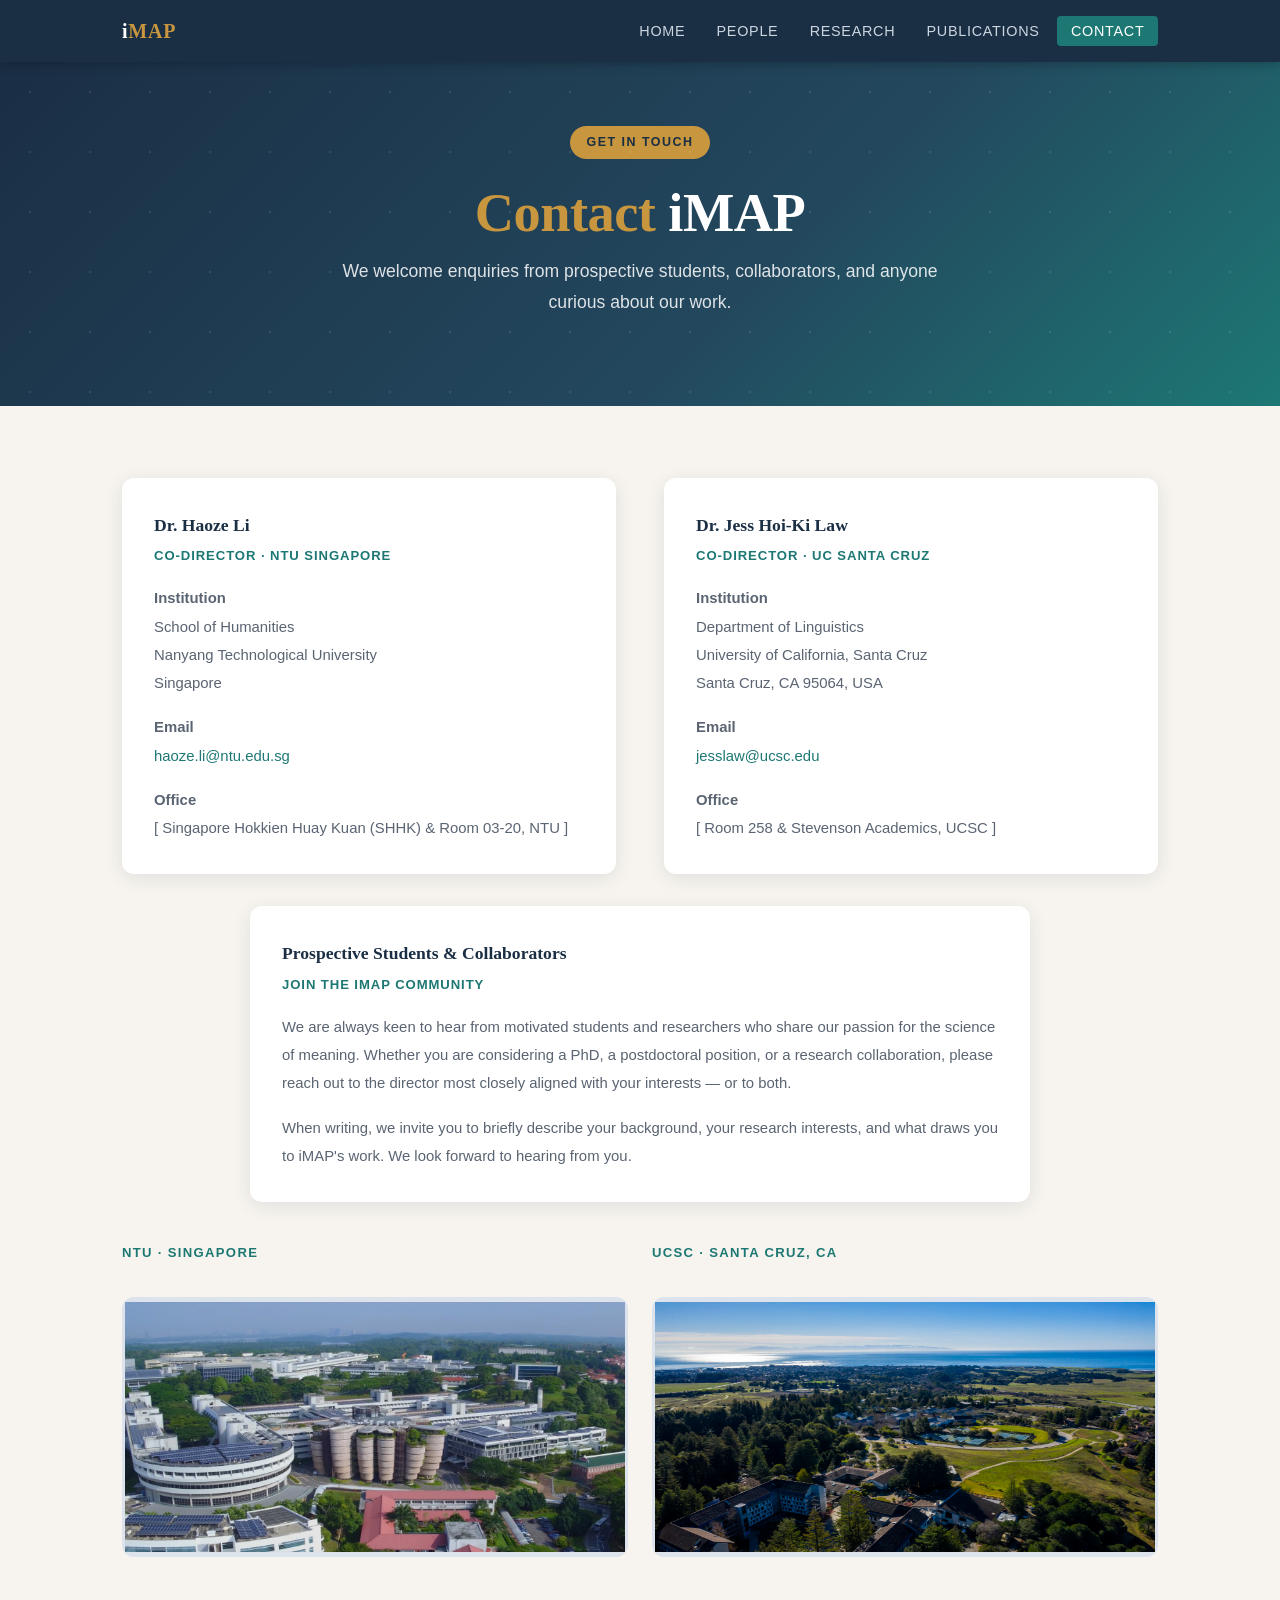
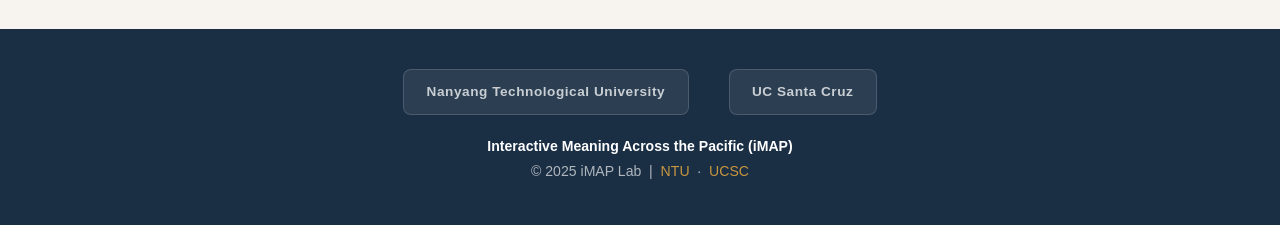
==== commit b165ffba: "Correct email display in contact.html" ====
--- a/contact.html
+++ b/contact.html
@@ -66,7 +66,7 @@
       </p>
       <p style="margin-top:1rem;">
         <strong>Email</strong><br>
-        <a href="mailto:jesslaw@ucsc.edu">jlaw@ucsc.edu</a>
+        <a href="mailto:jesslaw@ucsc.edu">jesslaw@ucsc.edu</a>
       </p>
       <p style="margin-top:1rem;">
         <strong>Office</strong><br>
--- a/style.css
+++ b/style.css
@@ -636,8 +636,62 @@
 
 /* ── RESPONSIVE ───────────────────────────────────────────────────────── */
 @media (max-width: 768px) {
-  .nav-inner { flex-direction: column; height: auto; padding: .8rem 1rem; gap: .5rem; }
-  .vision-block, .research-theme, .contact-grid { grid-template-columns: 1fr; }
-  .research-theme.reverse { direction: ltr; }
-  .hero { padding: 4rem 1.5rem 3.5rem; }
-}
+
+  .nav-inner {
+    flex-direction: column;
+    height: auto;
+    padding: .8rem 1rem;
+    gap: .5rem;
+  }
+
+  .vision-block,
+  .research-theme,
+  .contact-grid {
+    grid-template-columns: 1fr;
+  }
+
+  .research-theme.reverse {
+    direction: ltr;
+  }
+
+  /* HERO / BANNER */
+  .hero {
+    padding: 3.5rem 1rem 3rem;
+  }
+
+  .hero h1 {
+    font-size: 2rem;
+    line-height: 1.2;
+  }
+
+  .hero .subtitle {
+    font-size: 1rem;
+    padding: 0 .5rem;
+  }
+
+  .hero-affiliations {
+    flex-direction: column;
+    align-items: center;
+    gap: .6rem;
+  }
+
+  .hero-affiliations span {
+    width: fit-content;
+  }
+
+  /* IMAGES */
+  img {
+    max-width: 100%;
+    height: auto;
+    display: block;
+  }
+
+  .contact-map img,
+  .vision-photo img,
+  .research-theme-photo img,
+  .person-photo img,
+  .member-mini-photo img {
+    width: 100%;
+    height: auto;
+  }
+}
